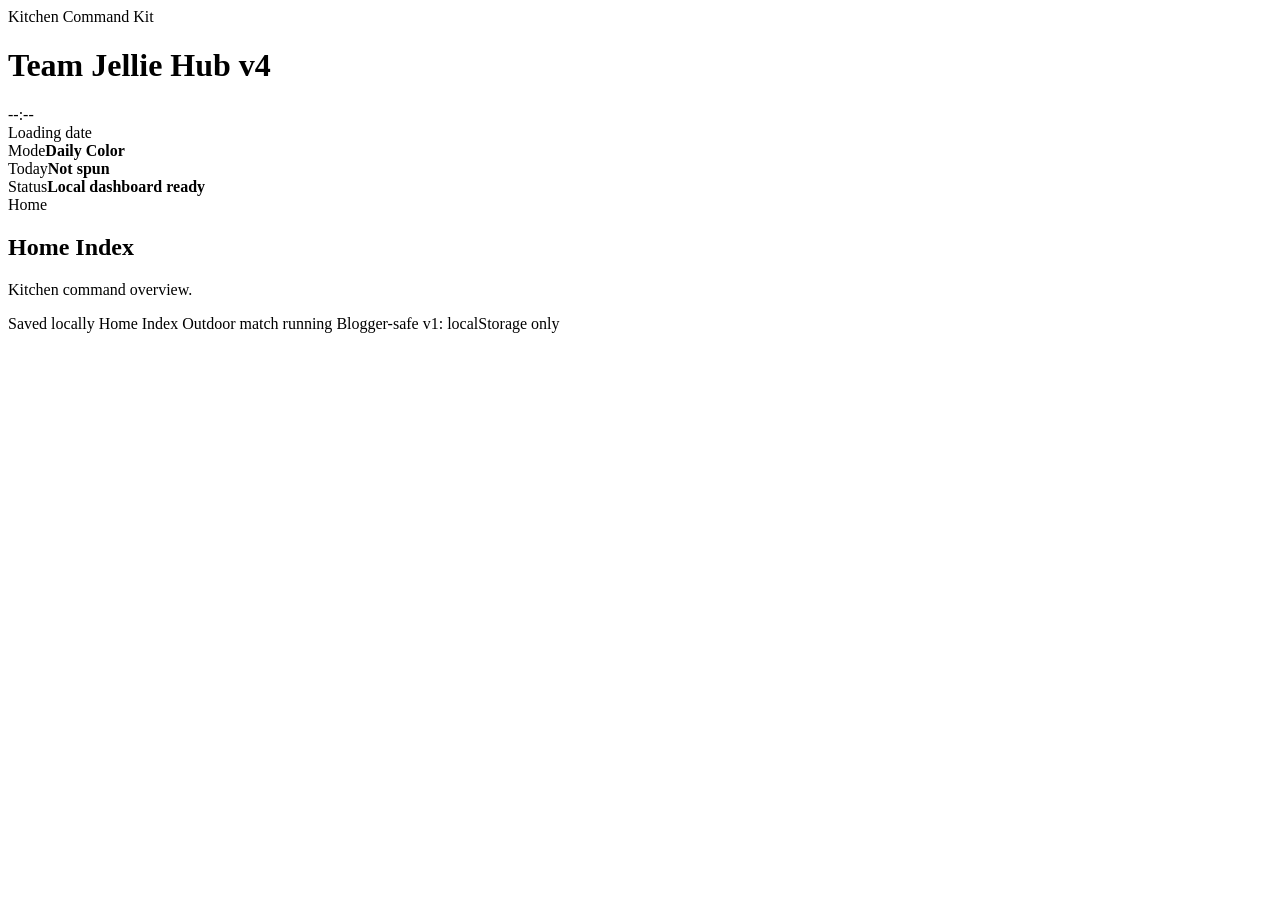
==== apps/team-jellie-hub-v4/index.html @ 6e02990f "Add Hub v4 Blogger export draft tool" ====
<!doctype html>
<html lang="en">
<head>
  <meta charset="utf-8">
  <meta name="viewport" content="width=device-width, initial-scale=1">
  <title>Team Jellie Hub v4 - Kitchen Command Kit</title>
  <link rel="stylesheet" href="styles.css">
</head>
<body>
  <div id="team-jellie-hub-v4" class="tjh" data-screen-mode="daily">
    <header class="tjh-topbar">
      <div class="tjh-brand">
        <div class="tjh-kicker">Kitchen Command Kit</div>
        <h1>Team Jellie Hub v4</h1>
      </div>
      <div class="tjh-clock-block" aria-live="polite">
        <div id="tjh-time" class="tjh-time">--:--</div>
        <div id="tjh-date" class="tjh-date">Loading date</div>
      </div>
      <div class="tjh-status-cluster">
        <div class="tjh-status-item"><span class="tjh-label">Mode</span><strong id="tjh-current-mode">Daily Color</strong></div>
        <div class="tjh-status-item tjh-color-status"><span id="tjh-color-chip" class="tjh-color-chip"></span><span><span class="tjh-label">Today</span><strong id="tjh-color-name">Not spun</strong></span></div>
        <div class="tjh-status-item"><span class="tjh-label">Status</span><strong id="tjh-last-updated">Local dashboard ready</strong></div>
      </div>
    </header>
    <main class="tjh-shell">
      <nav class="tjh-rail" aria-label="Team Jellie Hub modules">
        <div id="tjh-nav-groups" class="tjh-nav-groups"></div>
      </nav>
      <section class="tjh-panel" aria-live="polite">
        <div class="tjh-panel-head">
          <div>
            <div id="tjh-active-category" class="tjh-kicker">Home</div>
            <h2 id="tjh-active-title">Home Index</h2>
          </div>
          <p id="tjh-active-description">Kitchen command overview.</p>
        </div>
        <div id="tjh-module-root" class="tjh-module-root"></div>
      </section>
    </main>
    <footer class="tjh-bottombar">
      <span id="tjh-save-status">Saved locally</span>
      <span id="tjh-active-module">Home Index</span>
      <span id="tjh-outdoor-status">Outdoor match running</span>
      <span>Blogger-safe v1: localStorage only</span>
    </footer>
  </div>
  <script src="app.js"></script>
</body>
</html>
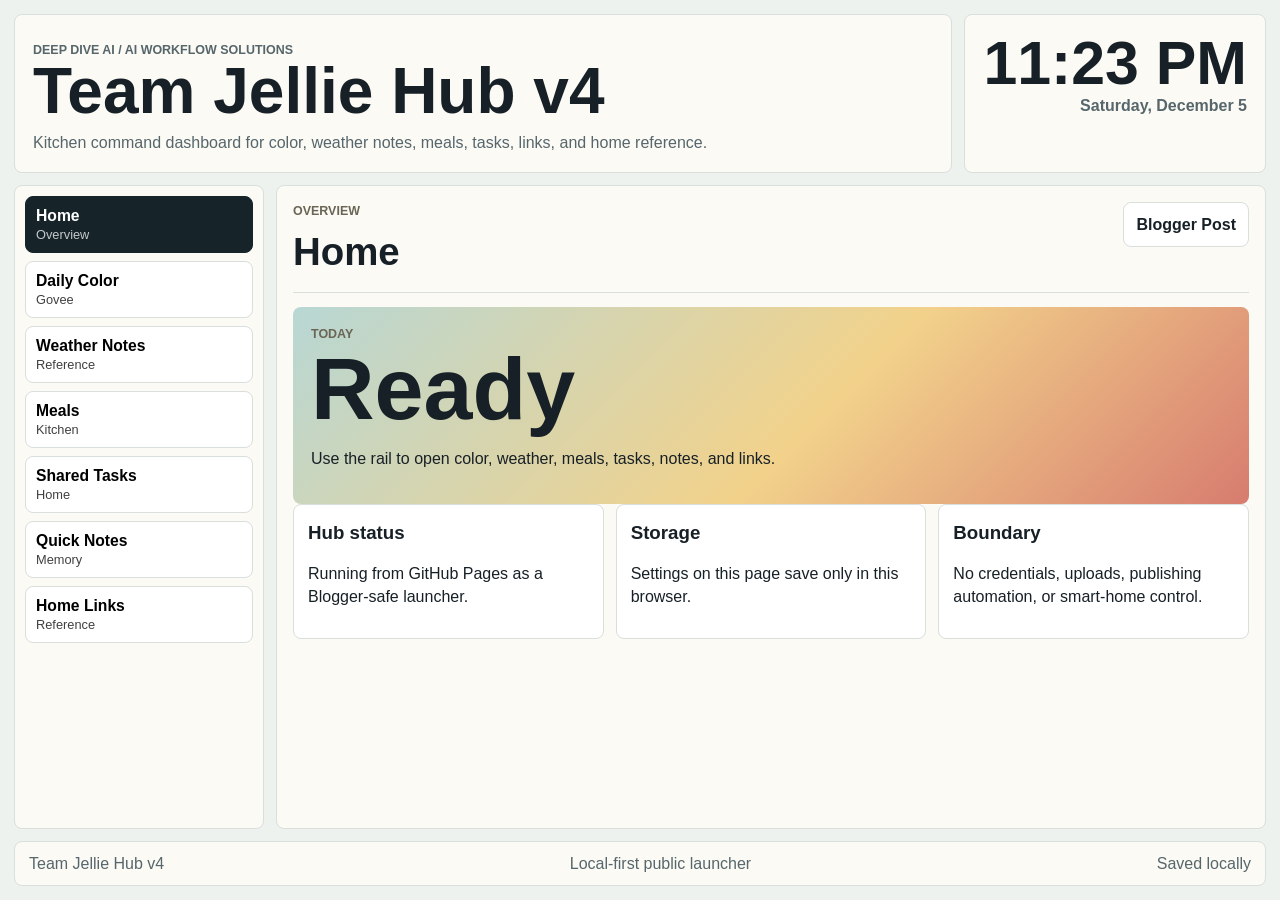
==== commit 6780f36d: "Fix Hub v4 GitHub Pages launcher" ====
--- a/apps/team-jellie-hub-v4/index.html
+++ b/apps/team-jellie-hub-v4/index.html
@@ -3,48 +3,48 @@
 <head>
   <meta charset="utf-8">
   <meta name="viewport" content="width=device-width, initial-scale=1">
-  <title>Team Jellie Hub v4 - Kitchen Command Kit</title>
-  <link rel="stylesheet" href="styles.css">
+  <title>Team Jellie Hub v4</title>
+  <style>
+    :root{color-scheme:light;--ink:#172026;--muted:#56666b;--paper:#fbfaf5;--line:#d8dfdc;--blue:#b8d7d4;--gold:#f2d28b;--coral:#d77c6f;--green:#9caf88;--dark:#16242a}
+    *{box-sizing:border-box}body{margin:0;font-family:Arial,Helvetica,sans-serif;background:#edf2ef;color:var(--ink);line-height:1.45}.hub{min-height:100vh;display:grid;grid-template-rows:auto 1fr auto;gap:12px;padding:14px}.top{display:grid;grid-template-columns:1fr auto;gap:12px;align-items:stretch}.brand,.clock,.panel,.rail,.foot{background:var(--paper);border:1px solid var(--line);border-radius:8px}.brand{padding:18px}.kicker{margin:0 0 4px;color:#6b6556;font-size:.78rem;font-weight:700;text-transform:uppercase}.brand h1{margin:0;font-size:clamp(2rem,5vw,4rem);line-height:1;letter-spacing:0}.brand p{margin:8px 0 0;color:var(--muted)}.clock{min-width:220px;padding:18px;text-align:right}.time{font-size:clamp(2rem,5vw,3.8rem);font-weight:800;line-height:1}.date{color:var(--muted);font-weight:700}.shell{display:grid;grid-template-columns:250px 1fr;gap:12px;min-height:0}.rail{padding:10px;display:grid;gap:8px;align-content:start}.nav{width:100%;border:1px solid var(--line);background:#fff;border-radius:8px;padding:10px;text-align:left;cursor:pointer}.nav[aria-current=true]{background:var(--dark);color:white;border-color:var(--dark)}.nav b{display:block;font-size:.98rem}.nav span{display:block;font-size:.8rem;color:inherit;opacity:.75;margin-top:2px}.panel{padding:16px;overflow:auto}.panel-head{display:flex;justify-content:space-between;gap:12px;align-items:start;border-bottom:1px solid var(--line);padding-bottom:12px;margin-bottom:14px}.panel h2{margin:0;font-size:clamp(1.6rem,3vw,2.5rem);letter-spacing:0}.grid{display:grid;grid-template-columns:repeat(3,minmax(0,1fr));gap:12px}.card{background:white;border:1px solid var(--line);border-radius:8px;padding:14px}.card h3{margin:0 0 8px}.button{display:inline-flex;min-height:42px;align-items:center;justify-content:center;padding:10px 12px;border-radius:8px;background:var(--dark);color:white!important;text-decoration:none;font-weight:700;border:0;cursor:pointer}.button.secondary{background:#fff;color:var(--ink)!important;border:1px solid var(--line)}.hero{background:linear-gradient(135deg,var(--blue),var(--gold) 55%,var(--coral));padding:18px;border-radius:8px}.big{font-size:clamp(2.4rem,7vw,5.5rem);font-weight:900;line-height:.95}.swatches{display:flex;gap:8px;flex-wrap:wrap}.swatch{width:52px;height:52px;border-radius:8px;border:1px solid rgba(0,0,0,.16)}textarea,input{width:100%;border:1px solid var(--line);border-radius:8px;padding:10px;font:inherit}.tasks{display:grid;gap:8px}.task{display:flex;gap:8px;align-items:center;background:#fff;border:1px solid var(--line);border-radius:8px;padding:8px}.foot{padding:10px 14px;color:var(--muted);display:flex;justify-content:space-between;gap:10px;flex-wrap:wrap}@media(max-width:800px){.top,.shell{grid-template-columns:1fr}.clock{text-align:left}.grid{grid-template-columns:1fr}.hub{padding:8px}.rail{grid-template-columns:repeat(2,minmax(0,1fr))}.panel-head{display:block}}
+  </style>
 </head>
 <body>
-  <div id="team-jellie-hub-v4" class="tjh" data-screen-mode="daily">
-    <header class="tjh-topbar">
-      <div class="tjh-brand">
-        <div class="tjh-kicker">Kitchen Command Kit</div>
-        <h1>Team Jellie Hub v4</h1>
-      </div>
-      <div class="tjh-clock-block" aria-live="polite">
-        <div id="tjh-time" class="tjh-time">--:--</div>
-        <div id="tjh-date" class="tjh-date">Loading date</div>
-      </div>
-      <div class="tjh-status-cluster">
-        <div class="tjh-status-item"><span class="tjh-label">Mode</span><strong id="tjh-current-mode">Daily Color</strong></div>
-        <div class="tjh-status-item tjh-color-status"><span id="tjh-color-chip" class="tjh-color-chip"></span><span><span class="tjh-label">Today</span><strong id="tjh-color-name">Not spun</strong></span></div>
-        <div class="tjh-status-item"><span class="tjh-label">Status</span><strong id="tjh-last-updated">Local dashboard ready</strong></div>
-      </div>
-    </header>
-    <main class="tjh-shell">
-      <nav class="tjh-rail" aria-label="Team Jellie Hub modules">
-        <div id="tjh-nav-groups" class="tjh-nav-groups"></div>
-      </nav>
-      <section class="tjh-panel" aria-live="polite">
-        <div class="tjh-panel-head">
-          <div>
-            <div id="tjh-active-category" class="tjh-kicker">Home</div>
-            <h2 id="tjh-active-title">Home Index</h2>
-          </div>
-          <p id="tjh-active-description">Kitchen command overview.</p>
-        </div>
-        <div id="tjh-module-root" class="tjh-module-root"></div>
-      </section>
-    </main>
-    <footer class="tjh-bottombar">
-      <span id="tjh-save-status">Saved locally</span>
-      <span id="tjh-active-module">Home Index</span>
-      <span id="tjh-outdoor-status">Outdoor match running</span>
-      <span>Blogger-safe v1: localStorage only</span>
-    </footer>
-  </div>
-  <script src="app.js"></script>
+<div class="hub">
+  <header class="top">
+    <section class="brand"><p class="kicker">Deep Dive AI / AI Workflow Solutions</p><h1>Team Jellie Hub v4</h1><p>Kitchen command dashboard for color, weather notes, meals, tasks, links, and home reference.</p></section>
+    <section class="clock"><div id="time" class="time">--:--</div><div id="date" class="date">Loading date</div></section>
+  </header>
+  <main class="shell">
+    <nav class="rail" id="nav" aria-label="Hub modules"></nav>
+    <section class="panel"><div class="panel-head"><div><p id="cat" class="kicker">Home</p><h2 id="title">Home Index</h2></div><a class="button secondary" href="https://deepdiveaipodcast.blogspot.com/2026/06/team-jellie-hub-v4.html">Blogger Post</a></div><div id="view"></div></section>
+  </main>
+  <footer class="foot"><span>Team Jellie Hub v4</span><span>Local-first public launcher</span><span id="saved">Ready</span></footer>
+</div>
+<script>
+(function(){
+  const storeKey='teamJellieHubV4Public';
+  const state=JSON.parse(localStorage.getItem(storeKey)||'{}');
+  const colors=['#B8D7D4','#F2D28B','#D77C6F','#9CAF88','#A7B6C9','#D9B8C4','#8FB7A3','#C9B7A2'];
+  const modules=[
+    ['home','Home','Overview','Kitchen command overview',home],['color','Daily Color','Govee','Spin a dashboard color',color],['weather','Weather Notes','Reference','Manual kitchen weather notes',weather],['meals','Meals','Kitchen','Meal ideas and prep notes',meals],['tasks','Shared Tasks','Home','Quick task checklist',tasks],['notes','Quick Notes','Memory','Browser-local notes',notes],['links','Home Links','Reference','Deep Dive and local references',links]
+  ];
+  function save(){localStorage.setItem(storeKey,JSON.stringify(state));document.getElementById('saved').textContent='Saved locally'}
+  function esc(s){return String(s||'').replace(/[&<>\"]/g,c=>({'&':'&amp;','<':'&lt;','>':'&gt;','\"':'&quot;'}[c]))}
+  function tick(){const d=new Date();document.getElementById('time').textContent=d.toLocaleTimeString([], {hour:'numeric', minute:'2-digit'});document.getElementById('date').textContent=d.toLocaleDateString([], {weekday:'long', month:'long', day:'numeric'})}
+  setInterval(tick,1000);tick();
+  function renderNav(active){document.getElementById('nav').innerHTML=modules.map(m=>`<button class="nav" data-id="${m[0]}" aria-current="${m[0]===active}"><b>${m[1]}</b><span>${m[2]}</span></button>`).join('');document.querySelectorAll('.nav').forEach(b=>b.onclick=()=>open(b.dataset.id))}
+  function open(id){const m=modules.find(x=>x[0]===id)||modules[0];state.active=id;save();renderNav(id);document.getElementById('cat').textContent=m[2];document.getElementById('title').textContent=m[1];document.getElementById('view').innerHTML=m[4]();bind(id)}
+  function home(){return `<div class="hero"><p class="kicker">Today</p><div class="big">${esc(state.colorName||'Ready')}</div><p>Use the rail to open color, weather, meals, tasks, notes, and links.</p></div><div class="grid"><div class="card"><h3>Hub status</h3><p>Running from GitHub Pages as a Blogger-safe launcher.</p></div><div class="card"><h3>Storage</h3><p>Settings on this page save only in this browser.</p></div><div class="card"><h3>Boundary</h3><p>No credentials, uploads, publishing automation, or smart-home control.</p></div></div>`}
+  function color(){return `<div class="card"><h3>Daily Color Wheel</h3><div class="swatches">${colors.map(c=>`<button class="swatch" data-color="${c}" style="background:${c}" title="${c}"></button>`).join('')}</div><p><b>Selected:</b> <span id="picked">${esc(state.colorName||'None')}</span></p><button class="button" id="spin">Spin color</button></div>`}
+  function weather(){return `<div class="grid"><div class="card"><h3>Manual Condition</h3><input id="weatherText" value="${esc(state.weather||'Charlotte, MI - check local forecast')}"></div><div class="card"><h3>Lighting Note</h3><p>Use weather and daylight as a manual Govee color reference.</p></div><div class="card"><h3>Radar</h3><a class="button" href="https://radar.weather.gov/" target="_blank" rel="noopener">Open NWS Radar</a></div></div>`}
+  function meals(){return `<div class="card"><h3>Meal Ideas</h3><textarea id="mealText" rows="8">${esc(state.meals||'Breakfast:\nLunch:\nDinner:')}</textarea></div>`}
+  function tasks(){const list=state.tasks||['Check kitchen plan','Pick daily color','Review dinner idea'];return `<div class="tasks">${list.map((t,i)=>`<label class="task"><input type="checkbox"> <span>${esc(t)}</span></label>`).join('')}</div><div class="card"><h3>Add task</h3><input id="taskText" placeholder="New task"><p><button class="button" id="addTask">Add task</button></p></div>`}
+  function notes(){return `<div class="card"><h3>Quick Notes</h3><textarea id="noteText" rows="10">${esc(state.notes||'')}</textarea></div>`}
+  function links(){return `<div class="grid"><div class="card"><h3>Deep Dive AI</h3><p><a class="button" href="https://deepdiveaipodcast.blogspot.com/" target="_blank">Blog</a></p><p><a class="button" href="https://www.youtube.com/@DeepDive-n1l" target="_blank">YouTube</a></p></div><div class="card"><h3>AI Workflow Solutions</h3><p><a class="button" href="https://facebook.com/AIWorkflowSolutionsLLC" target="_blank">Facebook</a></p></div><div class="card"><h3>Source</h3><p><a class="button" href="https://github.com/GdRiver1/deepdive-workflow/tree/main/apps/team-jellie-hub-v4" target="_blank">GitHub</a></p></div></div>`}
+  function bind(id){if(id==='color'){document.querySelectorAll('.swatch').forEach(b=>b.onclick=()=>{state.colorName=b.dataset.color;save();document.getElementById('picked').textContent=b.dataset.color});document.getElementById('spin').onclick=()=>{const c=colors[Math.floor(Math.random()*colors.length)];state.colorName=c;save();document.getElementById('picked').textContent=c}} if(id==='weather')document.getElementById('weatherText').oninput=e=>{state.weather=e.target.value;save()}; if(id==='meals')document.getElementById('mealText').oninput=e=>{state.meals=e.target.value;save()}; if(id==='notes')document.getElementById('noteText').oninput=e=>{state.notes=e.target.value;save()}; if(id==='tasks')document.getElementById('addTask').onclick=()=>{const v=document.getElementById('taskText').value.trim();if(v){state.tasks=[...(state.tasks||[]),v];save();open('tasks')}}}
+  open(state.active||'home');
+})();
+</script>
 </body>
 </html>
